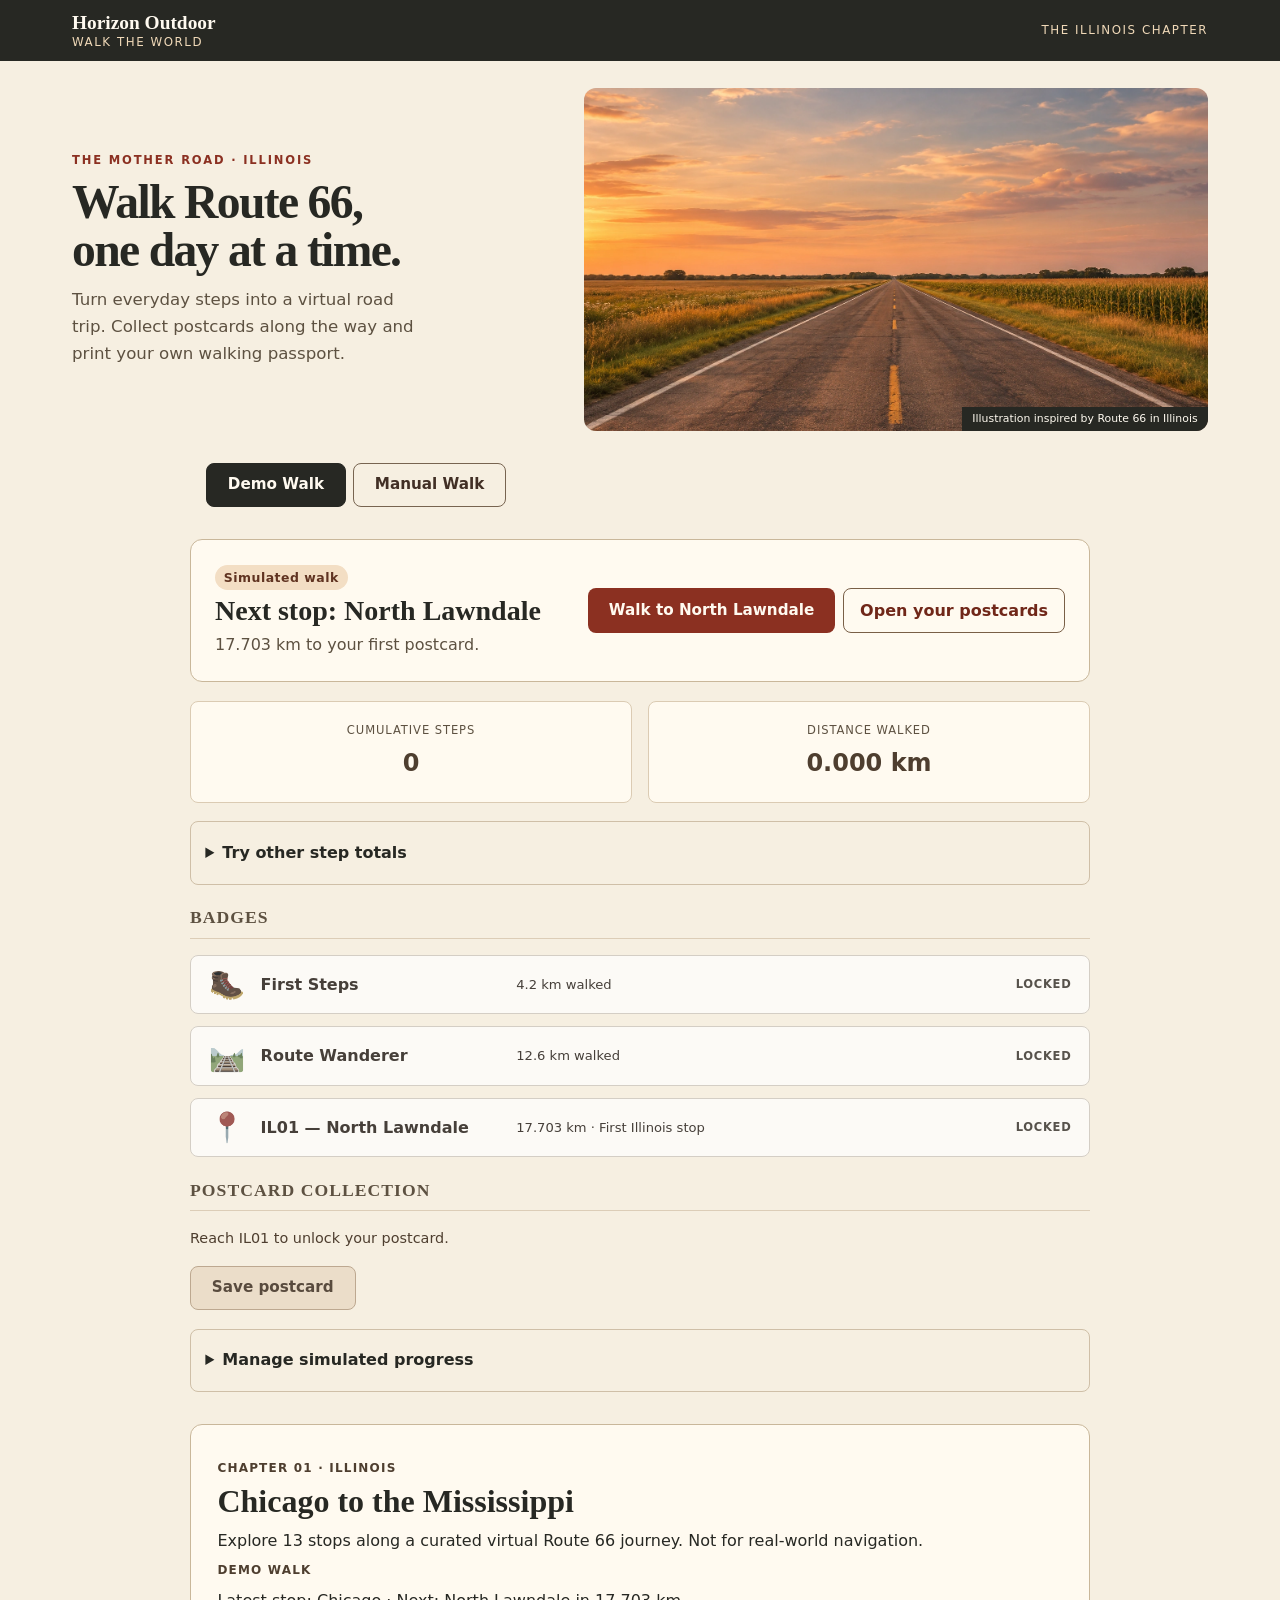
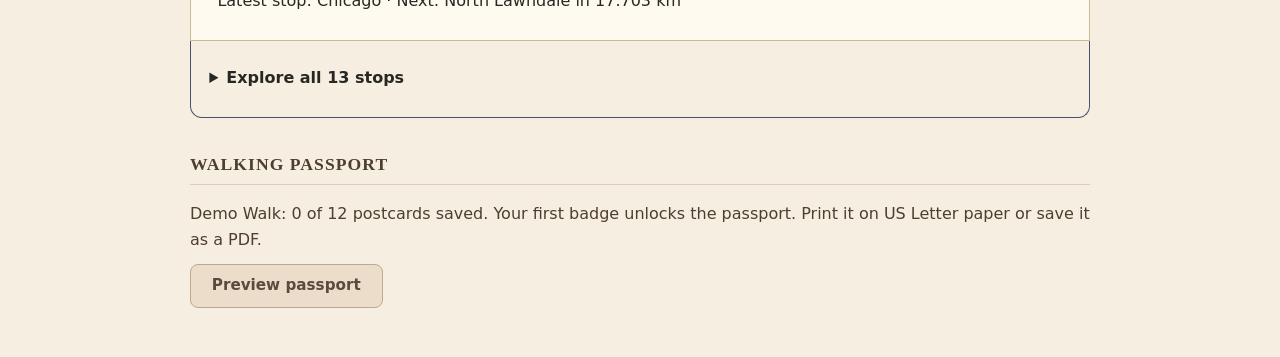
==== web/index.html @ e658e463 "Add share previews to Route 66 using the existing Illinois illustration" ====
<!DOCTYPE html>
<html lang="en">
<head>
  <meta charset="UTF-8" />
  <meta name="viewport" content="width=device-width, initial-scale=1.0" />
  <title>Horizon Walk the World — Route 66</title>
  <link rel="canonical" href="https://walk.horizonoutdoor.ca/" />
  <meta name="description" content="Explore a virtual Route 66 journey through Illinois. Try simulated steps or enter your own totals, collect 12 postcards, and print a walking passport." />
  <meta property="og:type" content="website" />
  <meta property="og:url" content="https://walk.horizonoutdoor.ca/" />
  <meta property="og:title" content="Walk Route 66, One Day at a Time" />
  <meta property="og:description" content="Explore a virtual Route 66 journey through Illinois. Try simulated steps or enter your own totals, collect 12 postcards, and print a walking passport." />
  <meta property="og:site_name" content="Horizon Outdoor · Walk the World" />
  <meta property="og:image" content="https://walk.horizonoutdoor.ca/route66-social.jpg" />
  <meta property="og:image:type" content="image/jpeg" />
  <meta property="og:image:width" content="1200" />
  <meta property="og:image:height" content="630" />
  <meta property="og:image:alt" content="Illustration of a two-lane road through Illinois farmland at golden dusk." />
  <meta name="twitter:card" content="summary_large_image" />
  <meta name="twitter:title" content="Walk Route 66, One Day at a Time" />
  <meta name="twitter:description" content="Explore a virtual Route 66 journey through Illinois. Try simulated steps or enter your own totals, collect 12 postcards, and print a walking passport." />
  <meta name="twitter:image" content="https://walk.horizonoutdoor.ca/route66-social.jpg" />
  <meta name="twitter:image:alt" content="Illustration of a two-lane road through Illinois farmland at golden dusk." />
  <link rel="stylesheet" href="styles.css" />
</head>
<body>
  <header class="masthead">
    <div class="masthead-inner">
      <div class="brand-lockup"><strong>Horizon Outdoor</strong><span>Walk the World</span></div>
      <span class="masthead-chapter">The Illinois chapter</span>
    </div>
  </header>
  <section class="hero" aria-labelledby="journey-title">
    <div class="hero-copy">
      <p class="hero-kicker">THE MOTHER ROAD · ILLINOIS</p>
      <h1 id="journey-title">Walk <span class="route-name">Route 66</span>,<br />one day at a time.</h1>
      <p>Turn everyday steps into a virtual road trip. Collect postcards along the way and print your own walking passport.</p>
    </div>
    <figure class="hero-image">
      <img src="route66-hero.webp" width="1536" height="1024" alt="An empty two-lane road runs through flat Illinois farmland beneath a golden dusk sky." fetchpriority="high" />
      <figcaption>Illustration inspired by Route 66 in Illinois</figcaption>
    </figure>
  </section>

  <nav class="mode-switch" aria-label="Walking mode">
    <button class="btn-secondary" type="button" id="mode-demo" aria-pressed="true" aria-controls="demo-panel">Demo Walk</button>
    <button class="btn-secondary" type="button" id="mode-manual" aria-pressed="false" aria-controls="manual-panel">Manual Walk</button>
  </nav>
  <main id="demo-panel">
    <section class="journey-start" aria-labelledby="demo-next-heading">
      <div>
        <p class="demo-banner" role="note">Simulated walk</p>
        <h2 id="demo-next-heading">Next stop: North Lawndale</h2>
        <p id="demo-next-detail">17.703 km to your first postcard.</p>
      </div>
      <div class="journey-actions">
        <button id="btn-topup" class="btn-primary" data-stop-id="IL01">Walk to North Lawndale</button>
        <a class="journey-collection-link" id="journey-collection-link" href="#demo-collection">Open your postcards</a>
      </div>
    </section>
    <section class="stats" aria-label="Current progress">
      <div class="stat-card">
        <span class="stat-label">Cumulative Steps</span>
        <span class="stat-value" id="display-steps">0</span>
      </div>
      <div class="stat-card" hidden>
        <span class="stat-label">Distance in millimetres</span>
        <span class="stat-value" id="display-mm">0 mm</span>
      </div>
      <div class="stat-card">
        <span class="stat-label">Distance walked</span>
        <span class="stat-value" id="display-km">0.000 km</span>
      </div>
    </section>

    <details class="actions demo-tools">
      <summary>Try other step totals</summary>
      <div class="button-row">
        <button id="btn-6k"  class="btn-primary">Add 6,000 steps</button>
        <button id="btn-12k" class="btn-primary">Add 12,000 steps</button>
      </div>
    </details>

    <section class="badges" aria-label="Earned badges">
      <h2>Badges</h2>
      <ul id="badge-list" class="badge-list" aria-live="polite" aria-atomic="false">
        <li class="badge badge--locked" id="badge-4200">
          <span class="badge-icon" aria-hidden="true">🥾</span>
          <span class="badge-name">First Steps</span>
          <span class="badge-desc">4.2 km walked</span>
          <span class="badge-status">locked</span>
        </li>
        <li class="badge badge--locked" id="badge-12600">
          <span class="badge-icon" aria-hidden="true">🛤️</span>
          <span class="badge-name">Route Wanderer</span>
          <span class="badge-desc">12.6 km walked</span>
          <span class="badge-status">locked</span>
        </li>
        <li class="badge badge--locked" id="badge-il01">
          <span class="badge-icon" aria-hidden="true">📍</span>
          <span class="badge-name">IL01 — North Lawndale</span>
          <span class="badge-desc">17.703 km · First Illinois stop</span>
          <span class="badge-status">locked</span>
        </li>
      </ul>
    </section>

    <section class="postcard-section" id="demo-collection" aria-label="Postcard collection">
      <h2>Postcard collection</h2>
      <div id="postcard-area">
        <p class="postcard-hint" id="postcard-hint">
          Reach IL01 to unlock your postcard.
        </p>
        <div id="postcard" class="postcard postcard--hidden" aria-hidden="true">
          <figure class="postcard-art">
            <img src="il01-illustration.png" alt="Illustration of North Lawndale along Route 66" loading="lazy" />
            <figcaption>North Lawndale · Illustration</figcaption>
          </figure>
          <div class="postcard-inner">
            <h3 class="postcard-title">Greetings from Route 66!</h3>
            <p class="postcard-body">
              You've reached <strong>IL01 — North Lawndale</strong>, kilometre 17.703
              on the greatest American road. The open highway stretches ahead.
              Keep walking.
            </p>
            <p class="postcard-stamp">🗺 Horizon Walk the World · Route 66 Demo</p>
          </div>
        </div>
        <button id="btn-save-postcard" class="btn-secondary postcard-save-btn" disabled>
          Save postcard
        </button>
        <div id="demo-shelf" aria-label="More Illinois postcards"></div>
        <p id="demo-shelf-status" role="status"></p>
      </div>
    </section>

    <details class="danger-zone demo-tools">
      <summary>Manage simulated progress</summary>
      <button id="btn-reset" class="btn-danger">Reset all demo progress</button>
    </details>
  </main>

  <main id="manual-panel" hidden>
    <section class="manual-entry" aria-labelledby="manual-heading">
      <h2 id="manual-heading">Manual Walk</h2>
      <p>Add your real step count to keep moving along the route. This walk has its own progress and postcards.</p>
      <p id="manual-zone"></p>
      <button type="button" id="manual-start" class="btn-primary">Start Manual Walk</button>
      <form id="manual-form" hidden novalidate>
        <label for="manual-date">Challenge day</label>
        <input id="manual-date" name="date" type="date" required />
        <label for="manual-steps">Steps for this day</label>
        <input id="manual-steps" name="steps" type="text" inputmode="numeric" required aria-describedby="manual-guide" />
        <p id="manual-guide">Enter a whole number from 0 to 100,000. Saving the same day replaces its previous total.</p>
        <button type="submit" class="btn-primary">Save daily total</button>
      </form>
      <p id="manual-status" role="status" aria-live="polite"></p>
    </section>
    <section class="stats" aria-label="Manual progress">
      <div class="stat-card"><span class="stat-label">Total steps</span><span class="stat-value" id="manual-total">0</span></div>
      <div class="stat-card"><span class="stat-label">Distance</span><span class="stat-value" id="manual-distance">0.000 km</span></div>
    </section>
    <section aria-label="Manual collection">
      <h2>Manual Collection</h2>
      <ul class="manual-collection">
        <li>First Steps · 4.2 km <strong id="manual-badge-one">Locked</strong></li>
        <li>Route Wanderer · 12.6 km <strong id="manual-badge-two">Locked</strong></li>
        <li>North Lawndale · 17.703 km <strong id="manual-badge-stop">Locked</strong></li>
      </ul>
      <figure class="postcard-art" id="manual-image" hidden>
        <img src="il01-illustration.png" alt="Illustration of North Lawndale along Route 66" loading="lazy" />
        <figcaption>North Lawndale · Illustration</figcaption>
      </figure>
      <button type="button" id="manual-postcard" class="btn-secondary" disabled>Save Manual postcard</button>
      <div id="manual-shelf" aria-label="More Illinois postcards"></div>
      <p id="manual-shelf-status" role="status"></p>
    </section>
  </main>

  <section class="route-chapter" aria-labelledby="route-heading">
    <div class="route-intro">
      <p class="route-kicker">CHAPTER 01 · ILLINOIS</p>
      <h2 id="route-heading">Chicago to the Mississippi</h2>
      <p>Explore 13 stops along a curated virtual Route 66 journey. Not for real-world navigation.</p>
      <p id="route-mode" class="route-kicker">DEMO WALK</p>
      <p id="route-progress" role="status" aria-live="polite"></p>
    </div>
    <details class="route-details">
      <summary>Explore all 13 stops</summary>
      <ol id="route-stops" class="route-stops"></ol>
    </details>
  </section>

  <section class="passport" id="passport" aria-label="Route 66 Walking Passport">
    <h2>Walking Passport</h2>
    <p data-passport-helper>Demo Walk: 0 of 12 postcards saved. Your first badge unlocks the passport. Print it on US Letter paper or save it as a PDF.</p>
    <button type="button" class="btn-secondary" data-passport-open disabled>Preview passport</button>
    <section class="passport-sheet" data-passport-sheet hidden aria-label="Passport preview">
      <p class="passport-eyebrow">HORIZON OUTDOOR · WALK THE WORLD</p>
      <h2>Route 66 Walking Passport</h2>
      <p data-passport-mode></p>
      <p data-passport-distance></p>
      <p data-passport-awards></p>
      <h3 data-passport-stamp-title>Postcard stamps</h3>
      <div class="passport-stamps" data-passport-stamps>
      <figure class="passport-art" data-passport-card hidden>
        <img src="il01-illustration.png" alt="Illustration of North Lawndale along Route 66" />
        <figcaption>IL01 · North Lawndale · Illustration</figcaption>
      </figure>
      </div>
      <p class="passport-footer">Illinois · Route 66 · Horizon Outdoor</p>
      <div class="passport-actions">
        <button type="button" class="btn-primary" data-passport-print>Print / Save as PDF</button>
        <button type="button" class="btn-secondary" data-passport-close>Close preview</button>
      </div>
    </section>
  </section>

  <div id="live-announcer" class="sr-only" aria-live="assertive" aria-atomic="true"></div>

  <script type="module" src="demo.mjs"></script>
  <script type="module" src="manual.mjs"></script>
  <script type="module" src="passport-bridge.mjs"></script>
  <script type="module" src="route-view.mjs"></script>
</body>
</html>
---- web/styles.css ----
/* ── Reset & base ─────────────────────────────────────────────── */
*, *::before, *::after { box-sizing: border-box; margin: 0; padding: 0; }

:root {
  --clr-road:     #1a1a2e;
  --clr-asphalt:  #16213e;
  --clr-stripe:   #e8c547;
  --clr-sky:      #0f3460;
  --clr-horizon:  #e94560;
  --clr-surface:  #1e2a45;
  --clr-surface2: #253555;
  --clr-text:     #e8eaf6;
  --clr-muted:    #9fa8c7;
  --clr-locked:   #4a5578;
  --clr-unlocked: #e8c547;
  --clr-danger:   #e94560;
  --clr-success:  #43c59e;
  --radius:       8px;
  --font-serif:   Georgia, 'Times New Roman', serif;
  --font-sans:    system-ui, -apple-system, 'Segoe UI', Roboto, sans-serif;
  --transition:   0.2s ease;
}

html { font-size: 16px; }

body {
  background: var(--clr-road);
  color: var(--clr-text);
  font-family: var(--font-sans);
  line-height: 1.6;
  min-height: 100vh;
}

/* ── Accessibility ────────────────────────────────────────────── */
.sr-only {
  position: absolute;
  width: 1px; height: 1px;
  padding: 0; overflow: hidden;
  clip: rect(0,0,0,0);
  white-space: nowrap;
  border: 0;
}

:focus-visible {
  outline: 3px solid var(--clr-stripe);
  outline-offset: 3px;
  border-radius: var(--radius);
}

/* ── Demo banner ──────────────────────────────────────────────── */
.demo-banner {
  background: #3d2a00;
  color: #f5c842;
  font-size: 0.78rem;
  font-weight: 600;
  letter-spacing: 0.04em;
  text-align: center;
  padding: 0.4rem 1rem;
  border-bottom: 2px solid #f5c842;
}

/* ── Header ───────────────────────────────────────────────────── */
header {
  background: var(--clr-asphalt);
  border-bottom: 3px solid var(--clr-horizon);
}

header h1 {
  font-family: var(--font-serif);
  font-size: clamp(1.6rem, 5vw, 2.6rem);
  font-weight: 700;
  color: var(--clr-stripe);
  text-align: center;
  padding: 1.2rem 1rem 0.2rem;
  letter-spacing: 0.02em;
}

.subtitle {
  font-size: 0.95rem;
  color: var(--clr-muted);
  text-align: center;
  padding-bottom: 1rem;
  letter-spacing: 0.08em;
  text-transform: uppercase;
}

/* ── Main layout ──────────────────────────────────────────────── */
main {
  max-width: 760px;
  margin: 0 auto;
  padding: 2rem 1rem 4rem;
  display: flex;
  flex-direction: column;
  gap: 2.5rem;
}

section > h2 {
  font-family: var(--font-serif);
  font-size: 1.1rem;
  color: var(--clr-muted);
  letter-spacing: 0.06em;
  text-transform: uppercase;
  margin-bottom: 1rem;
  border-bottom: 1px solid var(--clr-surface2);
  padding-bottom: 0.4rem;
}

/* ── Stats ────────────────────────────────────────────────────── */
.stats {
  display: grid;
  grid-template-columns: repeat(auto-fit, minmax(160px, 1fr));
  gap: 1rem;
}

.stat-card {
  background: var(--clr-surface);
  border-radius: var(--radius);
  padding: 1.2rem 1rem;
  display: flex;
  flex-direction: column;
  align-items: center;
  gap: 0.3rem;
  border: 1px solid var(--clr-surface2);
}

.stat-label {
  font-size: 0.72rem;
  letter-spacing: 0.08em;
  text-transform: uppercase;
  color: var(--clr-muted);
}

.stat-value {
  font-size: 1.5rem;
  font-weight: 700;
  color: var(--clr-stripe);
  font-variant-numeric: tabular-nums;
}

/* ── Buttons ──────────────────────────────────────────────────── */
.button-row {
  display: flex;
  flex-wrap: wrap;
  gap: 0.75rem;
}

button {
  font-family: var(--font-sans);
  font-size: 0.95rem;
  font-weight: 600;
  border: none;
  border-radius: var(--radius);
  padding: 0.65rem 1.3rem;
  cursor: pointer;
  transition: filter var(--transition), transform var(--transition);
  line-height: 1.3;
}

button:hover:not(:disabled) { filter: brightness(1.15); }
button:active:not(:disabled) { transform: scale(0.97); }
button:disabled { opacity: 0.4; cursor: not-allowed; }

.btn-primary {
  background: var(--clr-horizon);
  color: #fff;
}

.btn-secondary {
  background: var(--clr-sky);
  color: var(--clr-stripe);
  border: 1px solid var(--clr-stripe);
}

.btn-danger {
  background: transparent;
  color: var(--clr-danger);
  border: 1.5px solid var(--clr-danger);
  font-size: 0.85rem;
}

/* ── Badges ───────────────────────────────────────────────────── */
.badge-list {
  list-style: none;
  display: flex;
  flex-direction: column;
  gap: 0.75rem;
}

.badge {
  display: flex;
  align-items: center;
  gap: 1rem;
  background: var(--clr-surface);
  border-radius: var(--radius);
  padding: 0.9rem 1.1rem;
  border: 1px solid var(--clr-surface2);
  transition: border-color var(--transition), background var(--transition);
}

.badge--locked {
  opacity: 0.55;
  filter: grayscale(0.6);
}

.badge--unlocked {
  opacity: 1;
  filter: none;
  border-color: var(--clr-success);
  background: color-mix(in srgb, var(--clr-surface) 85%, var(--clr-success) 15%);
}

.badge--new-unlock {
  animation: pop 0.4s ease;
}

@keyframes pop {
  0%   { transform: scale(1); }
  40%  { transform: scale(1.04); }
  100% { transform: scale(1); }
}

.badge-icon {
  font-size: 1.8rem;
  flex-shrink: 0;
  line-height: 1;
}

.badge-name {
  font-weight: 700;
  color: var(--clr-text);
  flex: 1;
}

.badge-desc {
  font-size: 0.82rem;
  color: var(--clr-muted);
  flex: 2;
}

.badge-status {
  font-size: 0.72rem;
  letter-spacing: 0.06em;
  text-transform: uppercase;
  font-weight: 700;
  color: var(--clr-locked);
  min-width: 60px;
  text-align: right;
}

.badge--unlocked .badge-status {
  color: var(--clr-success);
}

/* ── Postcard ─────────────────────────────────────────────────── */
.postcard-hint {
  color: var(--clr-muted);
  font-size: 0.9rem;
  margin-bottom: 0.75rem;
}

.postcard {
  background: linear-gradient(135deg, #1b3a5c 0%, #0f2a44 100%);
  border: 2px solid var(--clr-stripe);
  border-radius: var(--radius);
  padding: 1.5rem;
  margin-bottom: 1rem;
  position: relative;
}

.postcard--hidden {
  display: none;
}

.postcard-inner {
  display: flex;
  flex-direction: column;
  gap: 0.6rem;
}

.postcard-title {
  font-family: var(--font-serif);
  font-size: 1.3rem;
  color: var(--clr-stripe);
  letter-spacing: 0.03em;
}

.postcard-body {
  color: var(--clr-text);
  font-size: 0.95rem;
  line-height: 1.7;
}

.postcard-stamp {
  font-size: 0.75rem;
  color: var(--clr-muted);
  letter-spacing: 0.05em;
  margin-top: 0.5rem;
}

.postcard-save-btn {
  margin-top: 0.25rem;
}

/* ── Danger zone ──────────────────────────────────────────────── */
.danger-zone {
  display: flex;
  justify-content: flex-end;
}

/* ── Responsive ───────────────────────────────────────────────── */
@media (max-width: 480px) {
  .badge {
    flex-wrap: wrap;
  }
  .badge-desc { flex-basis: 100%; }
  .badge-status { text-align: left; }
  .button-row { flex-direction: column; }
  button { width: 100%; }
  .danger-zone { justify-content: stretch; }
  .danger-zone button { width: 100%; }
}

.postcard-art { margin: 0; }
.postcard-art img { display: block; width: 100%; height: auto; }
.postcard-art figcaption { font-size: .8rem; padding: .45rem 1rem; }

[hidden] { display: none !important; }
.mode-switch { display:flex; justify-content:center; gap:.5rem; padding:1rem; }
.mode-switch button { width:auto; }
.mode-switch [aria-pressed="true"] { border-color:var(--clr-stripe); color:var(--clr-stripe); }
#manual-zone, #manual-guide { color:var(--clr-muted); }
#manual-start, #manual-form, #manual-status, #manual-postcard { margin-top:.8rem; }
#manual-form { display:grid; gap:.5rem; max-width:380px; }
#manual-form input { width:100%; border:1px solid var(--clr-muted); border-radius:var(--radius); padding:.55rem .75rem; color:var(--clr-text); background:var(--clr-surface); font:inherit; color-scheme:dark; }
.manual-collection { list-style:none; display:grid; gap:.5rem; margin-bottom:1rem; }
.manual-collection li { display:flex; justify-content:space-between; gap:1rem; background:var(--clr-surface); border-radius:var(--radius); padding:.65rem .8rem; }

.passport { width:min(760px,100%); margin:0 auto; padding:0 1rem 3rem; }
.passport > button { margin-top: .75rem; }
.passport-sheet { margin-top:1rem; padding:clamp(1rem,4vw,2rem); background:#fffaf0; color:#251f16; border:3px double #6e5b3d; border-radius:8px; }
.passport-sheet h2 { color:#251f16; margin:.2rem 0 .65rem; font-size:clamp(1.45rem,4vw,2.05rem); text-transform:none; letter-spacing:.01em; }
.passport-eyebrow, .passport-footer { font-size:.8rem; letter-spacing:.09em; }
.passport-art { margin:.9rem auto; text-align:center; }
.passport-art img { display:block; width:100%; max-width:30rem; height:auto; max-height:19rem; object-fit:contain; margin:auto; }
.passport-actions { display:flex; flex-wrap:wrap; gap:.5rem; margin-top:1rem; }

@page { size: Letter portrait; margin: .55in; }
@media print {
  html, body { margin:0!important; padding:0!important; min-height:0!important; background:#fff!important; color:#251f16!important; }
  body > :not(#passport), #passport > :not([data-passport-sheet]), .passport-actions { display:none!important; }
  #passport { padding:0!important; margin:0!important; width:100%!important; }
  .passport-sheet { margin:0; padding:.25in; width:100%; border-radius:0; break-inside:avoid; box-sizing:border-box; print-color-adjust:exact; -webkit-print-color-adjust:exact; }
  .passport-art img { max-height:3.05in; max-width:6.2in; }
}

.route-chapter { width:min(760px,100%); margin:0 auto; padding:0 1rem 2rem; scroll-margin:1rem; }
.route-intro { padding:clamp(1rem,3vw,1.65rem); background:#252c43; border:1px solid #475271; border-radius:12px 12px 0 0; }
.route-intro h2 { color:var(--clr-text); font:700 clamp(1.4rem,4vw,2rem)/1.2 var(--font-serif); margin:.25rem 0 .5rem; }
.route-intro p { margin-top:.45rem; }
.route-kicker { color:var(--clr-stripe); font-size:.75rem; font-weight:700; letter-spacing:.1em; }
.route-details { padding:1rem; border:1px solid #475271; border-top:0; border-radius:0 0 12px 12px; }
.route-details summary { font-weight:700; cursor:pointer; color:var(--clr-text); }
.route-stops { list-style:none; margin:.65rem 0 0; display:grid; gap:.4rem; }
.route-stop { display:grid; grid-template-columns:minmax(0,1fr) auto; gap:.25rem 1rem; padding:.7rem .75rem; border-radius:8px; background:var(--clr-surface); }
.route-stop[data-route-status="Current stop"] { border-left:4px solid var(--clr-stripe); }
.route-stop[data-route-status="Next stop"] { border-left:4px solid #43c59e; }
.route-stop h3 { font-size:1rem; line-height:1.3; overflow-wrap:anywhere; }
.route-stop p { grid-column:1/-1; font-size:.85rem; color:#c5ccea; }
.route-stop-status { font-size:.75rem; text-align:right; color:#f2d771; }
@media(max-width:420px) { .route-stop { grid-template-columns:1fr; gap:.2rem; } .route-stop-status { text-align:left; } }

#demo-shelf, #manual-shelf {
  display: grid;
  gap: 1rem;
  grid-template-columns: repeat(auto-fit, minmax(min(100%, 250px), 1fr));
}
#demo-shelf:not(:empty), #manual-shelf:not(:empty) { margin-top: 1.25rem; }
#demo-shelf article, #manual-shelf article { min-width: 0; padding: 1rem; border: 1px solid currentColor; border-radius: .65rem; }
#demo-shelf img, #manual-shelf img { height: auto; display: block; }
#demo-shelf details, #manual-shelf details { font-size: .88rem; padding-block: .5rem; overflow-wrap: anywhere; }

.passport-stamps { display:grid; grid-template-columns:repeat(auto-fit,minmax(min(100%,145px),1fr)); gap:.55rem; }
.passport-stamps figure { margin:0; min-width:0; text-align:left; }
.passport-stamps img { display:block; width:100%; height:6.75rem; max-height:none; object-fit:contain; background:#f4ecdb; }
.passport-stamps figcaption { margin-top:.25rem; font-size:.84rem; font-weight:600; }
.passport-stamps small { display:block; font-size:.72rem; font-weight:400; }
@media print {
  .passport-stamps { grid-template-columns:repeat(3,minmax(0,1fr)); gap:.09in .13in; }
  .passport-stamps[data-count="2"] { grid-template-columns:repeat(2,minmax(0,1fr)); }
  .passport-stamps img { height:1.10in; max-height:1.10in; }
  .passport-stamps[data-count="1"] img, .passport-stamps[data-count="2"] img { height:2.1in; max-height:2.1in; }
  .passport-stamps figure { break-inside:avoid; }
  .passport-stamps figcaption { margin-top:.03in; font-size:9pt; line-height:1.15; }
  .passport-stamps small { font-size:8pt; line-height:1.1; }
  .passport-sheet h3 { margin:.08in 0; font-size:13pt; }
}

/* Road journal: screen-only visual system; print rules above remain intact. */
@media screen {
  :root {
    --clr-road:#f6efe1; --clr-asphalt:#272823; --clr-stripe:#8b3021;
    --clr-horizon:#8b3021; --clr-surface:#fffaf0; --clr-surface2:#dccdb7;
    --clr-text:#272823; --clr-muted:#5d5141; --clr-locked:#decdb4;
    --clr-unlocked:#8b3021; --clr-danger:#8b3021; --clr-success:#285343;
  }
  [hidden] { display:none!important; }
  body { color:var(--clr-text); background:var(--clr-road); }
  .masthead { background:#272823; color:#fffaf0; border:0; }
  .masthead-inner { max-width:1200px; margin:auto; padding:.75rem clamp(1rem,4vw,2rem); display:flex; justify-content:space-between; align-items:center; gap:1rem; }
  .brand-lockup { line-height:1.12; display:grid; gap:.16rem; }
  .brand-lockup strong { font-family:Georgia,serif; font-size:1.21rem; }
  .brand-lockup span,.masthead-chapter { font-size:.74rem; letter-spacing:.13em; text-transform:uppercase; color:#f0d9b8; }
  .hero { max-width:1200px; margin:1.65rem auto 0; padding:0 clamp(1rem,4vw,2rem); display:grid; grid-template-columns:minmax(0, .85fr) minmax(0,1.15fr); align-items:center; gap:clamp(1rem,4vw,3.5rem); }
  .hero-copy { max-width:32rem; }
  .hero-kicker { color:#8b3021; font-size:.72rem; font-weight:800; letter-spacing:.16em; margin-bottom:.5rem; }
  .hero h1 { font:700 clamp(2.3rem,4.8vw,4.65rem)/1.02 Georgia,serif; letter-spacing:-.035em; }
  .hero-copy > p:last-child { margin-top:.8rem; color:#5d5141; font-size:clamp(.97rem,1.3vw,1.18rem); max-width:34ch; }
  .hero-image { position:relative; border-radius:12px; overflow:hidden; background:#2e3028; aspect-ratio:1.82; }
  .hero-image img { display:block; width:100%; height:100%; object-fit:cover; }
  .hero-image figcaption { position:absolute; right:0; bottom:0; color:#fffaf0; background:#272823; padding:.2rem .65rem; font-size:.68rem; }
  .mode-switch { width:min(100% - 2rem, 900px); margin:1rem auto 0; display:flex; justify-content:flex-start; gap:.45rem; }
  .mode-switch .btn-secondary { border:1px solid #776450; background:transparent; color:#412f25; min-height:44px; margin:0; }
  .mode-switch .btn-secondary[aria-pressed="true"] { border-color:#272823; background:#272823; color:#fffaf0; box-shadow:none; }
  main { max-width:932px; padding:1rem 1rem 2rem; gap:1.15rem; }
  .journey-start,.manual-entry { padding:clamp(.95rem,2.5vw,1.5rem); background:#fffaf0; border:1px solid #c9b79a; border-radius:12px; }
  .journey-start { display:flex; flex-wrap:wrap; align-items:center; justify-content:space-between; gap:.6rem 1rem; }
  .journey-start h2,.manual-entry h2 { color:#272823; font:700 clamp(1.28rem,2.5vw,1.75rem)/1.15 Georgia,serif; text-transform:none; letter-spacing:0; margin:.3rem 0; padding:0; border:0; }
  .journey-start p:not(.demo-banner) { color:#5d5141; }
  .demo-banner { display:inline-block; color:#603321; background:#f3dec4; border:0; border-radius:999px; padding:.15rem .55rem; font-weight:800; }
  .btn-primary { background:#8b3021; border-color:#8b3021; color:#fffaf0; min-height:44px; }
  .btn-primary:hover:not(:disabled) { background:#702719; color:#fffaf0; }
  .btn-secondary,.btn-danger { color:#702719; border-color:#795f47; min-height:44px; }
  .btn-secondary:disabled,.btn-primary:disabled { color:#594b3e; background:#ebddc9; border-color:#bda890; opacity:1; }
  .stats { grid-template-columns:repeat(2,minmax(0,1fr)); }
  .stat-card { border:1px solid #dbcbb3; box-shadow:none; }
  .stat-value,.badge-name,.badge-desc,.postcard-title,.postcard-body,.postcard-hint,.route-kicker,.route-stop p,.route-stop-status { color:#4e3e2f; }
  .badge { background:#fffaf0; }
  .badge--locked { opacity:1; }
  .badge-status { color:#5d5141; }
  .badge--unlocked .badge-status { color:#285343; }
  .demo-tools { background:transparent; border:1px solid #cfbfa7; padding:.55rem .75rem; border-radius:8px; }
  .demo-tools summary,.route-details summary { cursor:pointer; min-height:44px; display:list-item; padding:.55rem .15rem; font-weight:650; }
  .route-chapter,.passport { width:min(100%,932px); color:#272823; }
  .route-stop[data-route-status="Next stop"] { border-left-color:#285343; }
  a { color:#702719; }
  :focus-visible { outline:3px solid #285343; outline-offset:3px; }
  .masthead :focus-visible { outline-color:#f0d9b8; }
}
@media screen and (max-width:650px) {
  .hero { grid-template-columns:1fr; gap:.8rem; margin-top:1rem; }
  .hero-copy > p:last-child { margin-top:.45rem; }
  .hero-image { aspect-ratio:2.15; }
  .mode-switch { margin-top:.6rem; }
  .journey-start .btn-primary { width:100%; }
  .masthead-chapter { max-width:12ch; text-align:right; line-height:1.25; }
}
@media screen {
  .journey-collection-link { display:inline-flex; min-height:44px; align-items:center; justify-content:center; border:1px solid #8b3021; border-radius:var(--radius); padding:.56rem 1rem; background:#8b3021; color:#fffaf0; font-weight:700; text-decoration:none; }
  .journey-collection-link:hover { background:#702719; }
  .postcard-section { scroll-margin-top:1rem; }
}
@media screen and (max-width:650px) { .journey-collection-link { width:100%; } }

@media screen { .hero .route-name { white-space:nowrap; } }
@media screen and (min-width:1000px) { .hero h1 { font-size:clamp(2.7rem, 3.72vw, 3.68rem); } }

@media screen {
  .journey-actions { display:flex; gap:.5rem; flex-wrap:wrap; }
  .journey-collection-link { color:#702719; background:transparent; border-color:#795f47; }
  .journey-collection-link:hover { color:#702719; background:#ebddc9; }
  .passport > h2, .passport > p, .passport [data-passport-mode] { color:#4e3e2f; }
  .passport button { min-height:44px; }
  .passport .btn-secondary:not(:disabled) { color:#702719; border-color:#795f47; background:#fffaf0; }
  .passport .btn-secondary:hover:not(:disabled) { background:#ebddc9; }
}
@media screen and (max-width:650px) { .journey-actions { width:100%; } }

/* Match the warm road journal on screen; the passport print layout is unchanged. */
@media screen {
  #postcard, .route-intro {
    background:#fffaf0;
    border-color:#c9b79a;
    color:#272823;
  }
  #postcard .postcard-stamp { color:#5d5141; }
  #btn-save-postcard:not(:disabled) { background:#8b3021; color:#fffaf0; border-color:#8b3021; }
  #btn-save-postcard:not(:disabled):hover { background:#702719; }
}

@media screen {
  .btn-secondary:not(:disabled) { background:#fffaf0; }
  .mode-switch .btn-secondary:not(:disabled) { background:transparent; }
  .mode-switch .btn-secondary[aria-pressed="true"]:not(:disabled) { background:#272823; }
  #manual-form input { color-scheme:light; }
}
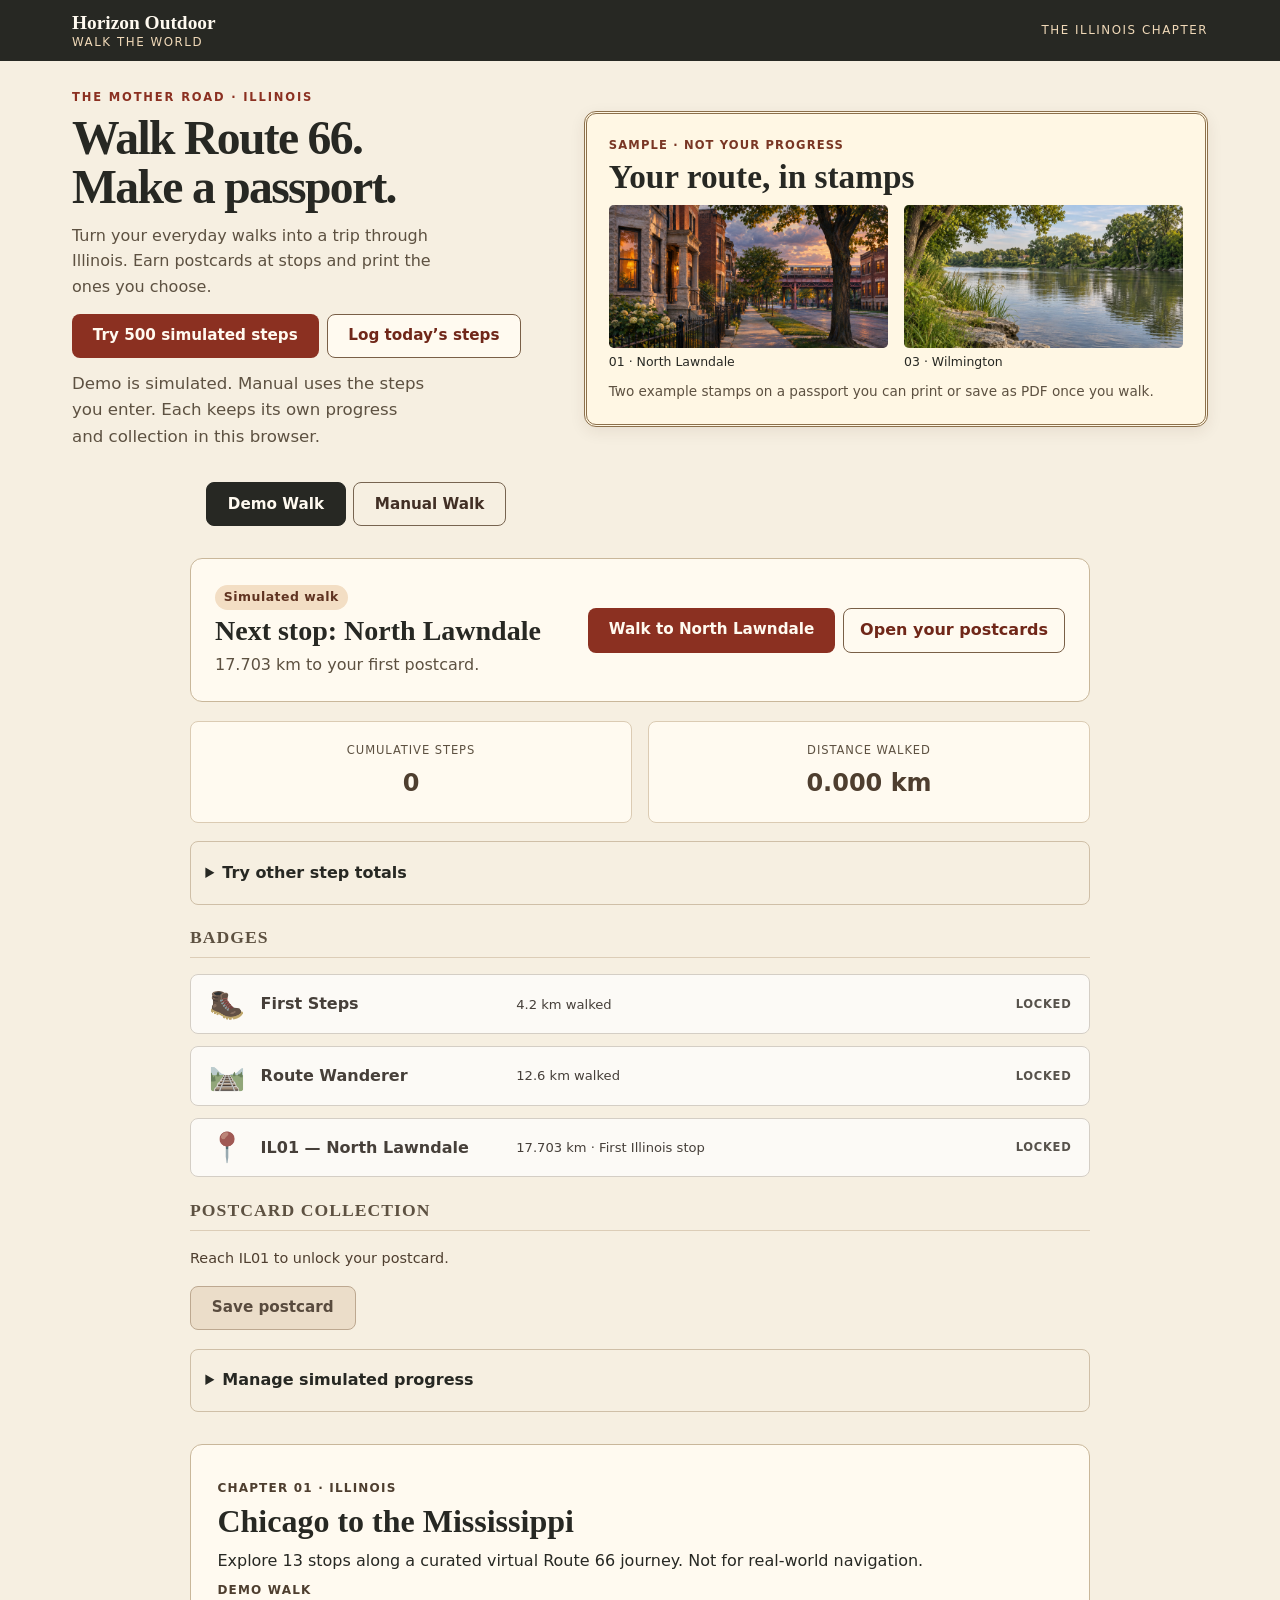
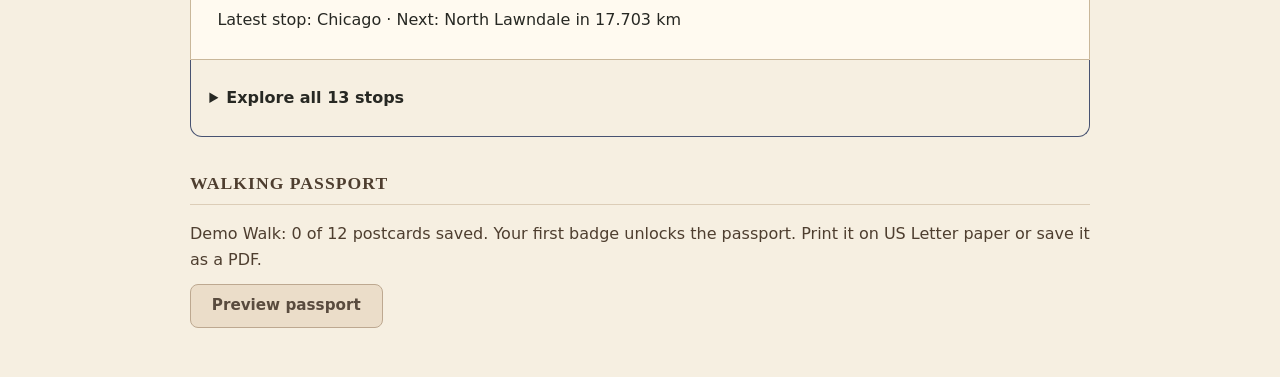
==== commit 40ac1d4b: "Make the first Route 66 walk a personal keepsake Surface a separate simulated departure and an hones" ====
--- a/web/index.html
+++ b/web/index.html
@@ -33,13 +33,23 @@
   <section class="hero" aria-labelledby="journey-title">
     <div class="hero-copy">
       <p class="hero-kicker">THE MOTHER ROAD · ILLINOIS</p>
-      <h1 id="journey-title">Walk <span class="route-name">Route 66</span>,<br />one day at a time.</h1>
-      <p>Turn everyday steps into a virtual road trip. Collect postcards along the way and print your own walking passport.</p>
+      <h1 id="journey-title">Walk <span class="route-name">Route 66</span>.<br />Make a passport.</h1>
+      <p class="hero-lede">Turn your everyday walks into a trip through Illinois. Earn postcards at stops and print the ones you choose.</p>
+      <div class="hero-actions">
+        <button id="hero-demo" type="button" class="btn-primary">Try 500 simulated steps</button>
+        <button id="hero-manual" type="button" class="btn-secondary">Log today’s steps</button>
+      </div>
+      <p class="mode-note">Demo is simulated. Manual uses the steps you enter. Each keeps its own progress and collection in this browser.</p>
     </div>
-    <figure class="hero-image">
-      <img src="route66-hero.webp" width="1536" height="1024" alt="An empty two-lane road runs through flat Illinois farmland beneath a golden dusk sky." fetchpriority="high" />
-      <figcaption>Illustration inspired by Route 66 in Illinois</figcaption>
-    </figure>
+    <aside class="example-passport" aria-labelledby="example-heading">
+      <p class="example-label">Sample · Not your progress</p>
+      <h2 id="example-heading">Your route, in stamps</h2>
+      <div class="example-stamps">
+        <figure><img src="il01-illustration.png" alt="Illustrated brick homes in North Lawndale" /><figcaption>01 · North Lawndale</figcaption></figure>
+        <figure><img src="postcards/IL03-wilmington-kankakee-river-illustration.webp" alt="Illustration of the river near Wilmington" /><figcaption>03 · Wilmington</figcaption></figure>
+      </div>
+      <p>Two example stamps on a passport you can print or save as PDF once you walk.</p>
+    </aside>
   </section>
 
   <nav class="mode-switch" aria-label="Walking mode">
@@ -47,10 +57,20 @@
     <button class="btn-secondary" type="button" id="mode-manual" aria-pressed="false" aria-controls="manual-panel">Manual Walk</button>
   </nav>
   <main id="demo-panel">
-    <section class="journey-start" aria-labelledby="demo-next-heading">
+    <section class="departure-card" id="demo-departure" aria-labelledby="departure-heading" hidden>
+      <div class="departure-art"><img src="route66-hero.webp" width="1536" height="1024" alt="Illustration of an open road at dusk" /></div>
+      <div class="departure-copy">
+        <p class="example-label">Demo keepsake · 500 simulated steps</p>
+        <h2 id="departure-heading" tabindex="-1">A note from Chicago</h2>
+        <p>Before there was an open highway, there was a Chicago street corner. Imagine the city behind you and a paper map in your pocket. You’ve started the route, but your first stop is still ahead.</p>
+        <p><strong>350 m simulated</strong> · Not a passport stamp or a Manual entry.</p>
+        <button id="departure-onward" type="button" class="btn-secondary">See my next stop</button>
+      </div>
+    </section>
+    <section class="journey-start" id="demo-next" aria-labelledby="demo-next-heading">
       <div>
         <p class="demo-banner" role="note">Simulated walk</p>
-        <h2 id="demo-next-heading">Next stop: North Lawndale</h2>
+        <h2 id="demo-next-heading" tabindex="-1">Next stop: North Lawndale</h2>
         <p id="demo-next-detail">17.703 km to your first postcard.</p>
       </div>
       <div class="journey-actions">
@@ -124,11 +144,16 @@
               Keep walking.
             </p>
             <p class="postcard-stamp">🗺 Horizon Walk the World · Route 66 Demo</p>
+            <p id="demo-card-note" class="journey-note"></p>
           </div>
         </div>
         <button id="btn-save-postcard" class="btn-secondary postcard-save-btn" disabled>
           Save postcard
         </button>
+        <div id="demo-next-actions" class="journey-actions after-save" hidden>
+          <button type="button" class="btn-primary" data-open-my-passport>Open my passport</button>
+          <button type="button" class="btn-secondary" data-keep-walking>Keep walking</button>
+        </div>
         <div id="demo-shelf" aria-label="More Illinois postcards"></div>
         <p id="demo-shelf-status" role="status"></p>
       </div>
@@ -144,6 +169,8 @@
     <section class="manual-entry" aria-labelledby="manual-heading">
       <h2 id="manual-heading">Manual Walk</h2>
       <p>Add your real step count to keep moving along the route. This walk has its own progress and postcards.</p>
+      <p id="manual-first-target" class="journey-note">First Steps badge: 6,000 steps to go · 4.2 km total.</p>
+      <p id="manual-next-target">North Lawndale: 25,290 steps to the first real-route postcard.</p>
       <p id="manual-zone"></p>
       <button type="button" id="manual-start" class="btn-primary">Start Manual Walk</button>
       <form id="manual-form" hidden novalidate>
@@ -172,6 +199,10 @@
         <figcaption>North Lawndale · Illustration</figcaption>
       </figure>
       <button type="button" id="manual-postcard" class="btn-secondary" disabled>Save Manual postcard</button>
+      <p id="manual-card-note" class="journey-note" hidden></p>
+      <div id="manual-next-actions" class="journey-actions after-save" hidden>
+        <button type="button" class="btn-primary" data-open-my-passport>Open my passport</button>
+      </div>
       <div id="manual-shelf" aria-label="More Illinois postcards"></div>
       <p id="manual-shelf-status" role="status"></p>
     </section>
@@ -201,6 +232,7 @@
       <p data-passport-mode></p>
       <p data-passport-distance></p>
       <p data-passport-awards></p>
+      <p class="journey-note" data-passport-note hidden></p>
       <h3 data-passport-stamp-title>Postcard stamps</h3>
       <div class="passport-stamps" data-passport-stamps>
       <figure class="passport-art" data-passport-card hidden>
--- a/web/styles.css
+++ b/web/styles.css
@@ -493,3 +493,30 @@
   .mode-switch .btn-secondary[aria-pressed="true"]:not(:disabled) { background:#272823; }
   #manual-form input { color-scheme:light; }
 }
+
+@media screen {
+  .hero-copy .hero-lede { margin-top:.7rem; max-width:38ch; color:var(--clr-muted); }
+  .hero-actions, .after-save { display:flex; flex-wrap:wrap; gap:.5rem; margin:.9rem 0 .55rem; }
+  .hero-actions button, .after-save button { min-height:44px; }
+  .mode-note { color:var(--clr-muted); font-size:.85rem; max-width:45ch; }
+  .example-passport { min-width:0; background:#fff7e4; border:3px double #8c704b; border-radius:.75rem; padding:clamp(.8rem,2vw,1.35rem); box-shadow:0 .3rem 1rem #39230815; }
+  .example-label { color:#793624; text-transform:uppercase; letter-spacing:.10em; font-weight:800; font-size:.72rem; }
+  .example-passport h2, .departure-card h2 { margin:.28rem 0 .5rem; font:700 clamp(1.35rem,2.6vw,2.1rem)/1.15 Georgia,serif; letter-spacing:normal; text-transform:none; }
+  .example-passport > p:last-child { margin-top:.55rem; font-size:.85rem; color:var(--clr-muted); }
+  .example-stamps { display:grid; grid-template-columns:repeat(2,minmax(0,1fr)); gap:clamp(.35rem,1.8vw,1rem); }
+  .example-stamps img { display:block; width:100%; aspect-ratio:1.95; object-fit:cover; border-radius:.3rem; }
+  .example-stamps figcaption { font-size:.78rem; margin-top:.27rem; }
+  .departure-card { background:#fff7e4; color:var(--clr-text); border:1px solid #c5a985; border-radius:.75rem; overflow:hidden; display:grid; grid-template-columns:minmax(0, .8fr) minmax(0,1.2fr); margin-bottom:1rem; }
+  .departure-art img { display:block; height:100%; width:100%; object-fit:cover; }
+  .departure-copy { padding:1rem; }
+  .departure-copy p + p, .departure-copy button { margin-top:.55rem; }
+  .departure-card h2:focus, #demo-next-heading:focus { outline:2px solid #793624; outline-offset:.15rem; }
+}
+.journey-note { font-weight:650; }
+@media screen and (max-width:550px) {
+  .hero h1 { font-size:clamp(2.05rem,8.8vw,2.85rem); }
+  .hero-actions { gap:.45rem; }
+  .hero-actions button { flex:1 1 auto; }
+  .departure-card { grid-template-columns:1fr; }
+  .departure-art img { height:auto; aspect-ratio:3.75; }
+}
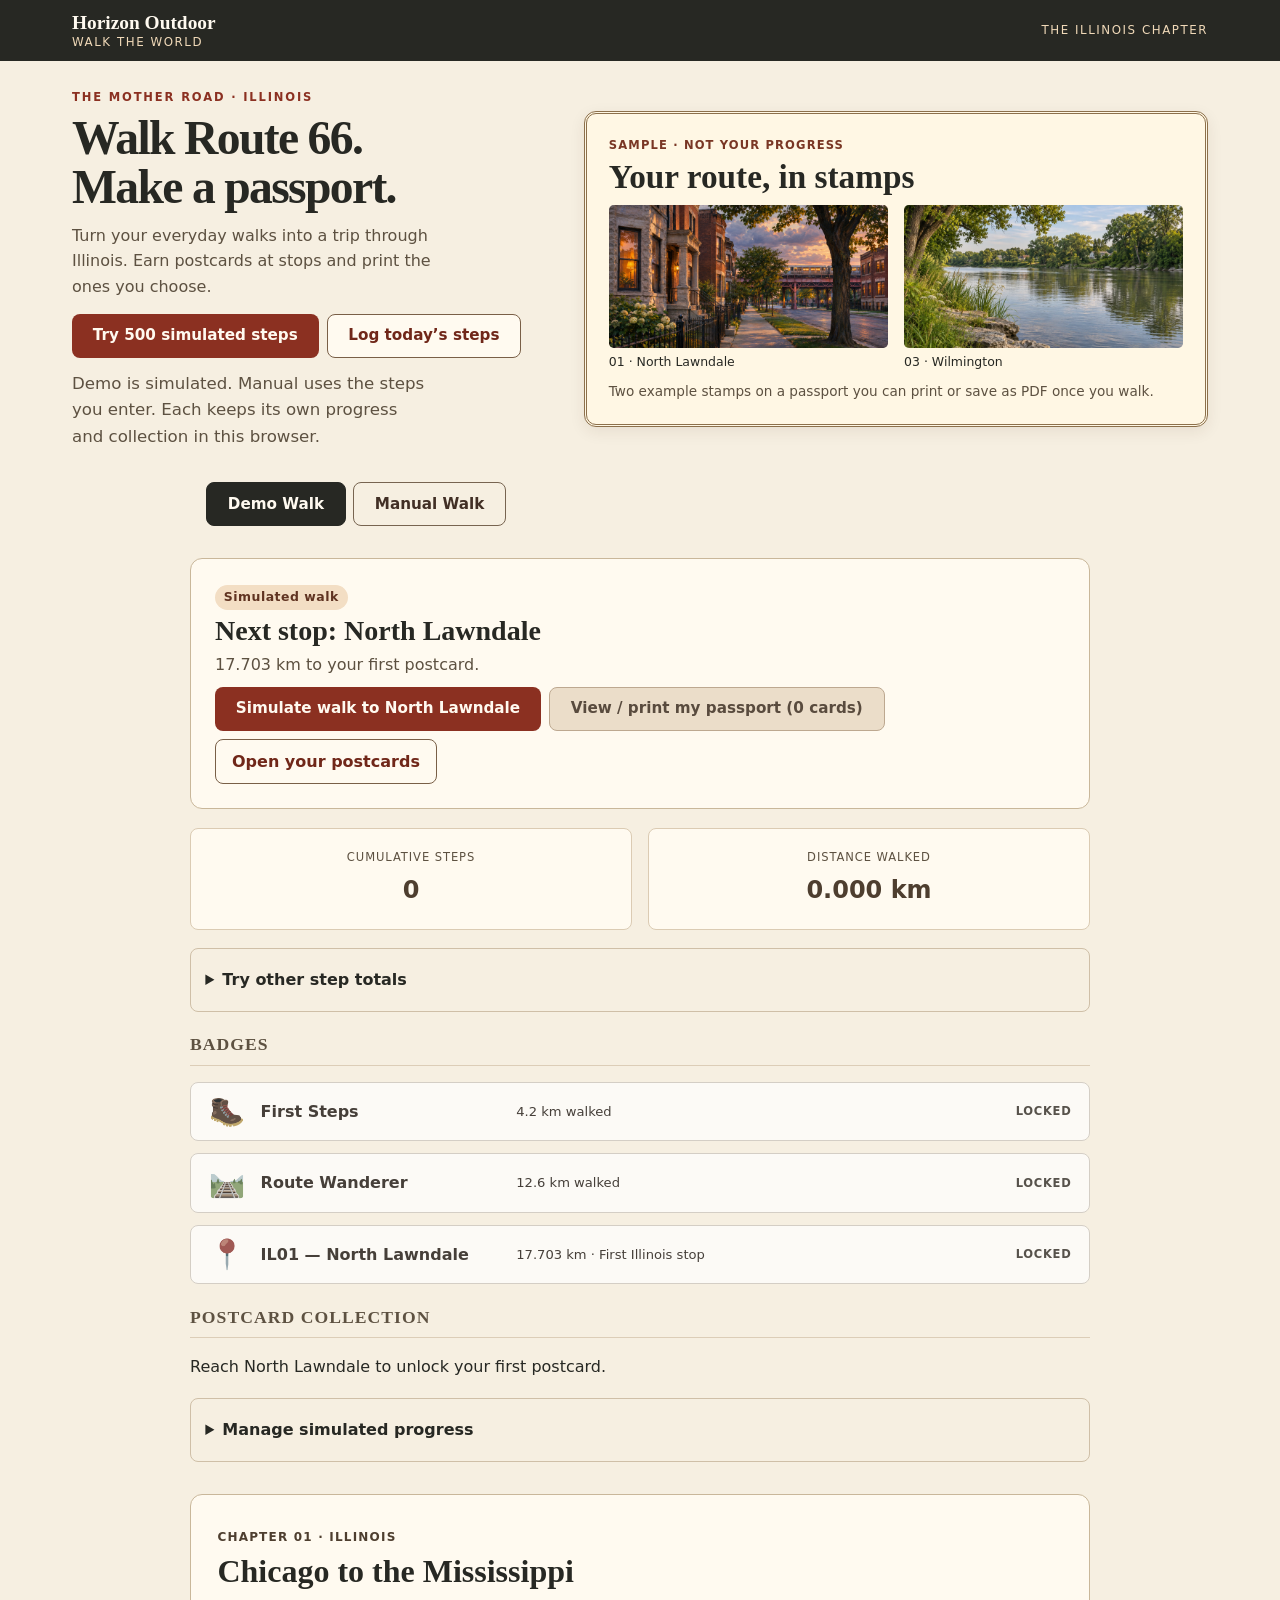
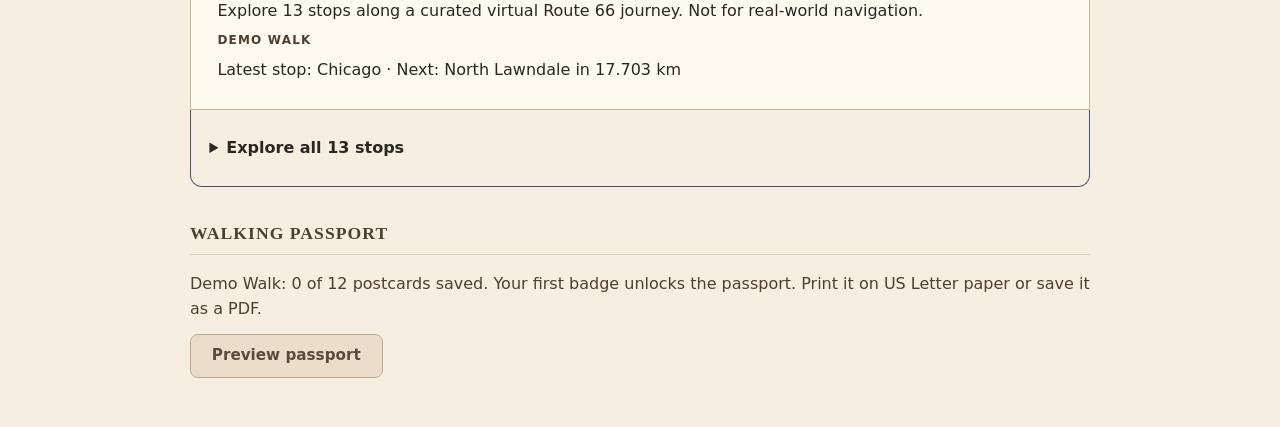
==== commit aa717264: "Bring arrival postcards and the printable passport into the guided walk" ====
--- a/web/index.html
+++ b/web/index.html
@@ -35,6 +35,12 @@
       <p class="hero-kicker">THE MOTHER ROAD · ILLINOIS</p>
       <h1 id="journey-title">Walk <span class="route-name">Route 66</span>.<br />Make a passport.</h1>
       <p class="hero-lede">Turn your everyday walks into a trip through Illinois. Earn postcards at stops and print the ones you choose.</p>
+      <div class="return-walk" id="return-walk" hidden>
+        <p class="example-label">Your Manual Walk</p>
+        <h2 id="return-walk-title"></h2>
+        <p id="return-walk-story"></p>
+        <p id="return-walk-distance"></p>
+      </div>
       <div class="hero-actions">
         <button id="hero-demo" type="button" class="btn-primary">Try 500 simulated steps</button>
         <button id="hero-manual" type="button" class="btn-secondary">Log today’s steps</button>
@@ -57,15 +63,27 @@
     <button class="btn-secondary" type="button" id="mode-manual" aria-pressed="false" aria-controls="manual-panel">Manual Walk</button>
   </nav>
   <main id="demo-panel">
-    <section class="departure-card" id="demo-departure" aria-labelledby="departure-heading" hidden>
-      <div class="departure-art"><img src="route66-hero.webp" width="1536" height="1024" alt="Illustration of an open road at dusk" /></div>
-      <div class="departure-copy">
-        <p class="example-label">Demo keepsake · 500 simulated steps</p>
-        <h2 id="departure-heading" tabindex="-1">A note from Chicago</h2>
-        <p>Before there was an open highway, there was a Chicago street corner. Imagine the city behind you and a paper map in your pocket. You’ve started the route, but your first stop is still ahead.</p>
-        <p><strong>350 m simulated</strong> · Not a passport stamp or a Manual entry.</p>
-        <button id="departure-onward" type="button" class="btn-secondary">See my next stop</button>
-      </div>
+    <details id="demo-departure" hidden open>
+      <summary>Chicago departure keepsake</summary>
+      <div class="departure-card">
+        <div class="departure-art"><img src="route66-hero.webp" width="1536" height="1024" alt="Illustration of an open road at dusk" /></div>
+        <div class="departure-copy">
+          <p class="example-label">Demo keepsake · 500 simulated steps</p>
+          <h2 id="departure-heading" tabindex="-1">A note from Chicago</h2>
+          <p>Before there was an open highway, there was a Chicago street corner. Imagine the city behind you and a paper map in your pocket. You’ve started the route, but your first stop is still ahead.</p>
+          <p><strong>350 m simulated</strong> · Not a passport stamp or a Manual entry.</p>
+          <button id="departure-onward" type="button" class="btn-secondary">See my next stop</button>
+        </div>
+      </div>
+    </details>
+    <section class="journey-start demo-arrival" id="demo-arrival" aria-labelledby="demo-arrival-heading" hidden>
+      <div>
+        <p class="example-label">Simulated arrival</p>
+        <h2 id="demo-arrival-heading" tabindex="-1"></h2>
+        <p id="demo-arrival-status" role="status"></p>
+        <div id="demo-arrival-save"></div>
+      </div>
+      <div id="demo-arrival-art"></div>
     </section>
     <section class="journey-start" id="demo-next" aria-labelledby="demo-next-heading">
       <div>
@@ -74,7 +92,8 @@
         <p id="demo-next-detail">17.703 km to your first postcard.</p>
       </div>
       <div class="journey-actions">
-        <button id="btn-topup" class="btn-primary" data-stop-id="IL01">Walk to North Lawndale</button>
+        <button id="btn-topup" class="btn-primary" data-stop-id="IL01">Simulate walk to North Lawndale</button>
+        <button id="demo-passport-shortcut" type="button" class="btn-secondary" data-open-my-passport disabled>View / print my passport (0 cards)</button>
         <a class="journey-collection-link" id="journey-collection-link" href="#demo-collection">Open your postcards</a>
       </div>
     </section>
@@ -127,36 +146,10 @@
 
     <section class="postcard-section" id="demo-collection" aria-label="Postcard collection">
       <h2>Postcard collection</h2>
-      <div id="postcard-area">
-        <p class="postcard-hint" id="postcard-hint">
-          Reach IL01 to unlock your postcard.
-        </p>
-        <div id="postcard" class="postcard postcard--hidden" aria-hidden="true">
-          <figure class="postcard-art">
-            <img src="il01-illustration.png" alt="Illustration of North Lawndale along Route 66" loading="lazy" />
-            <figcaption>North Lawndale · Illustration</figcaption>
-          </figure>
-          <div class="postcard-inner">
-            <h3 class="postcard-title">Greetings from Route 66!</h3>
-            <p class="postcard-body">
-              You've reached <strong>IL01 — North Lawndale</strong>, kilometre 17.703
-              on the greatest American road. The open highway stretches ahead.
-              Keep walking.
-            </p>
-            <p class="postcard-stamp">🗺 Horizon Walk the World · Route 66 Demo</p>
-            <p id="demo-card-note" class="journey-note"></p>
-          </div>
-        </div>
-        <button id="btn-save-postcard" class="btn-secondary postcard-save-btn" disabled>
-          Save postcard
-        </button>
-        <div id="demo-next-actions" class="journey-actions after-save" hidden>
-          <button type="button" class="btn-primary" data-open-my-passport>Open my passport</button>
-          <button type="button" class="btn-secondary" data-keep-walking>Keep walking</button>
-        </div>
-        <div id="demo-shelf" aria-label="More Illinois postcards"></div>
-        <p id="demo-shelf-status" role="status"></p>
-      </div>
+      <a id="demo-current-card-link" href="#demo-arrival-heading" hidden>See your latest postcard</a>
+      <p id="demo-collection-prompt">Reach North Lawndale to unlock your first postcard.</p>
+      <div id="demo-shelf" aria-label="Earlier Illinois postcards"></div>
+      <p id="demo-shelf-status" role="status"></p>
     </section>
 
     <details class="danger-zone demo-tools">
@@ -174,6 +167,11 @@
       <p id="manual-zone"></p>
       <button type="button" id="manual-start" class="btn-primary">Start Manual Walk</button>
       <form id="manual-form" hidden novalidate>
+        <div id="manual-today-choice" hidden>
+          <p id="manual-today-draft-note" role="status"></p>
+          <button id="manual-keep-draft" type="button" class="btn-secondary" aria-describedby="manual-today-draft-note">Keep editing this day</button>
+          <button id="manual-discard-draft" type="button" class="btn-secondary">Discard draft and log today</button>
+        </div>
         <label for="manual-date">Challenge day</label>
         <input id="manual-date" name="date" type="date" required />
         <label for="manual-steps">Steps for this day</label>
@@ -250,9 +248,9 @@
 
   <div id="live-announcer" class="sr-only" aria-live="assertive" aria-atomic="true"></div>
 
-  <script type="module" src="demo.mjs"></script>
-  <script type="module" src="manual.mjs"></script>
-  <script type="module" src="passport-bridge.mjs"></script>
-  <script type="module" src="route-view.mjs"></script>
+  <script type="module" data-cfasync="false" src="demo.mjs"></script>
+  <script type="module" data-cfasync="false" src="manual.mjs"></script>
+  <script type="module" data-cfasync="false" src="passport-bridge.mjs"></script>
+  <script type="module" data-cfasync="false" src="route-view.mjs"></script>
 </body>
 </html>
--- a/web/styles.css
+++ b/web/styles.css
@@ -495,6 +495,10 @@
 }
 
 @media screen {
+  .return-walk { margin-top:.75rem; border-left:3px solid #8b3021; border-radius:0 .35rem .35rem 0; background:#fff7e4; padding:.62rem .78rem; }
+  .return-walk h2 { margin:.14rem 0; font:700 clamp(1.1rem,2.3vw,1.4rem)/1.15 Georgia,serif; letter-spacing:normal; text-transform:none; }
+  .return-walk p:not(.example-label) { font-size:.85rem; color:var(--clr-muted); }
+  #return-walk-distance { font-weight:700; }
   .hero-copy .hero-lede { margin-top:.7rem; max-width:38ch; color:var(--clr-muted); }
   .hero-actions, .after-save { display:flex; flex-wrap:wrap; gap:.5rem; margin:.9rem 0 .55rem; }
   .hero-actions button, .after-save button { min-height:44px; }
@@ -520,3 +524,18 @@
   .departure-card { grid-template-columns:1fr; }
   .departure-art img { height:auto; aspect-ratio:3.75; }
 }
+
+
+@media screen {
+  #demo-departure > summary { cursor:pointer; color:var(--clr-muted); padding:.55rem 0; }
+  .demo-arrival { display:grid; grid-template-columns: minmax(0,1fr) minmax(0,1fr); }
+  .demo-arrival .postcard-art { margin:0; max-width:23rem; }
+  .demo-arrival .postcard-art img { width:100%; height:auto; display:block; }
+  #demo-arrival-heading:focus { outline:2px solid #793624; outline-offset:.15rem; }
+  #demo-arrival-save button, #demo-passport-shortcut { min-height:44px; }
+  #demo-arrival-save:not(:empty) { margin-top:.65rem; }
+  #demo-current-card-link { display:inline-block; margin-bottom:.65rem; }
+}
+@media screen and (max-width:650px) {
+  .demo-arrival { grid-template-columns:1fr; align-items:start; }
+}
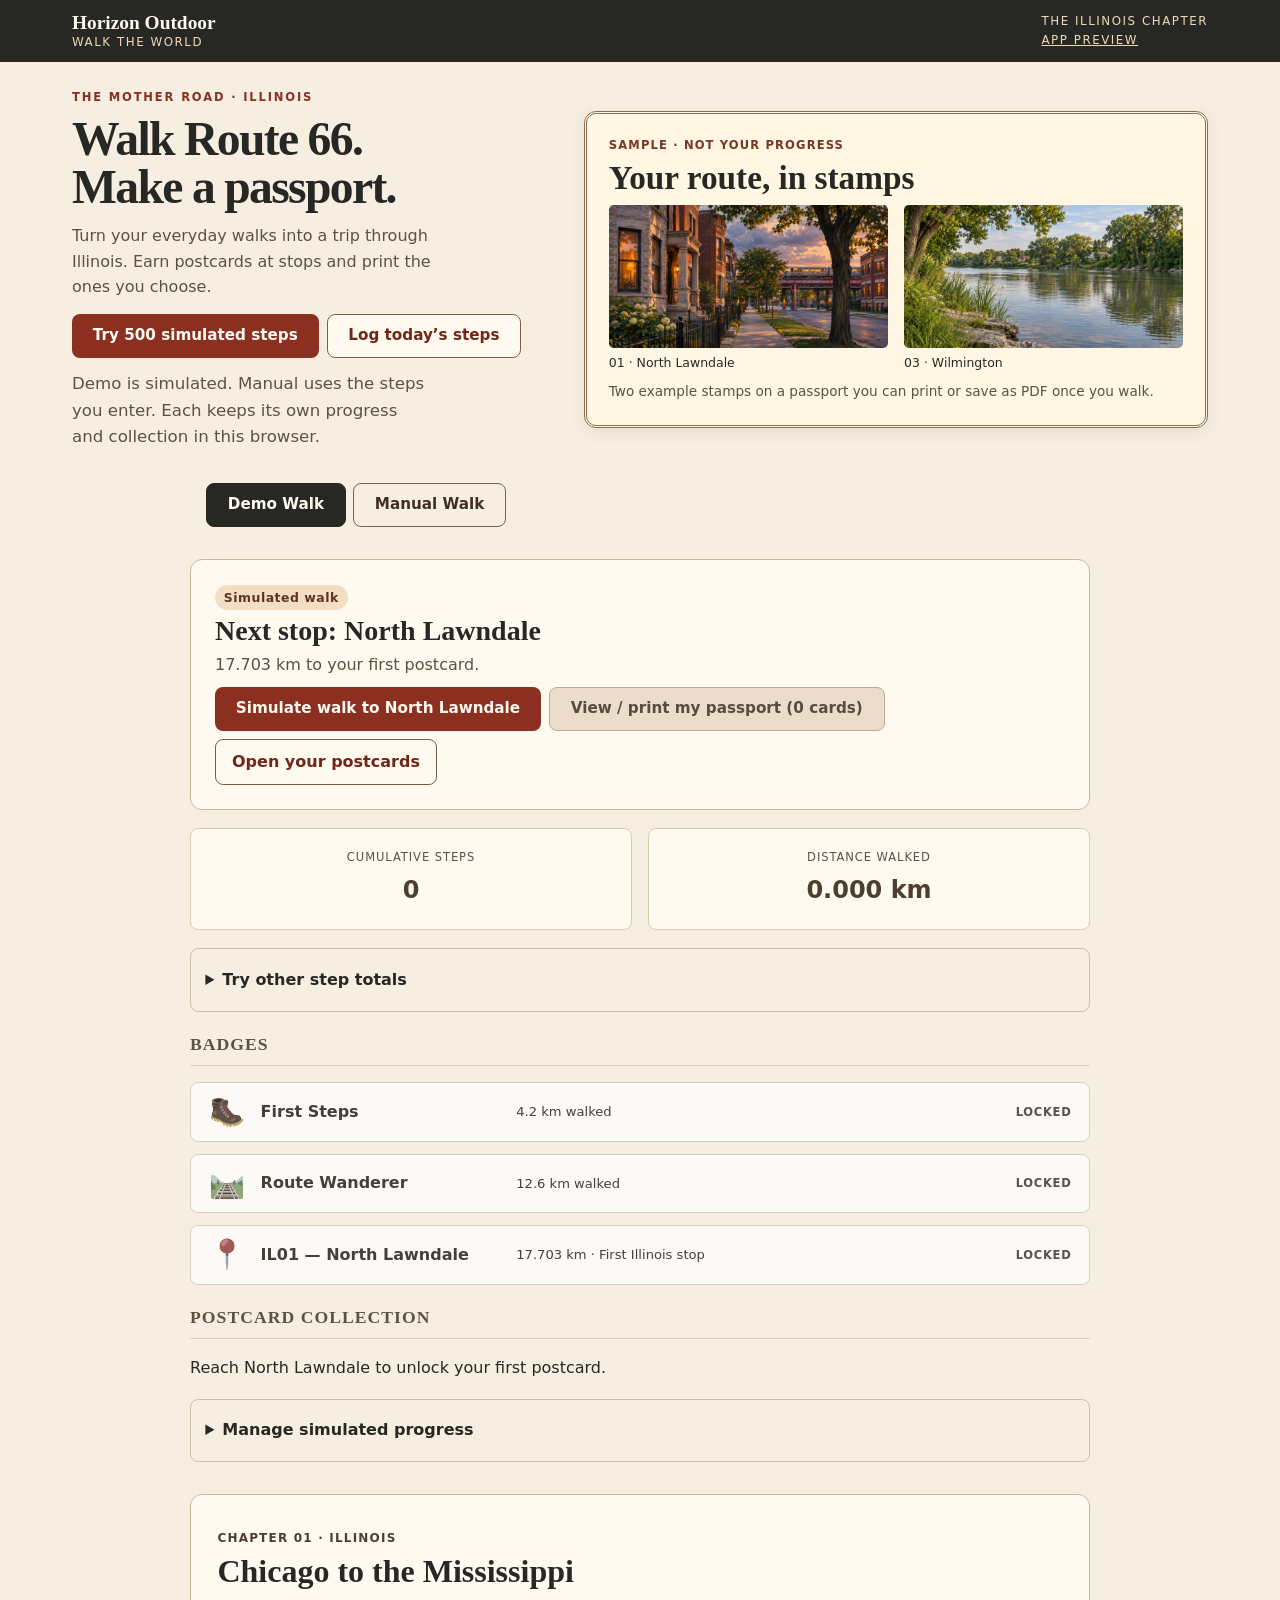
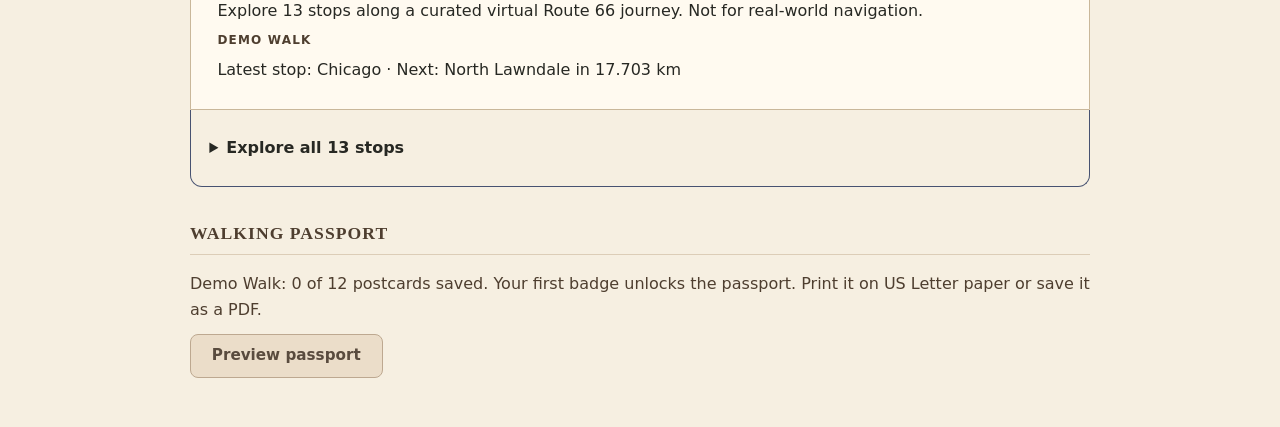
==== commit 4c3a0985: "Preview the planned Route 66 mobile walking experience" ====
--- a/web/index.html
+++ b/web/index.html
@@ -27,7 +27,7 @@
   <header class="masthead">
     <div class="masthead-inner">
       <div class="brand-lockup"><strong>Horizon Outdoor</strong><span>Walk the World</span></div>
-      <span class="masthead-chapter">The Illinois chapter</span>
+      <span class="masthead-chapter">The Illinois chapter<br /><a class="masthead-chapter" href="app-preview/">App Preview</a></span>
     </div>
   </header>
   <section class="hero" aria-labelledby="journey-title">
@@ -180,6 +180,11 @@
         <button type="submit" class="btn-primary">Save daily total</button>
       </form>
       <p id="manual-status" role="status" aria-live="polite"></p>
+      <div id="manual-passport-entry" class="journey-note" hidden>
+        <h3 id="manual-passport-heading" tabindex="-1">Your first passport page is ready</h3>
+        <p id="manual-passport-distance"></p>
+        <button type="button" class="btn-secondary" data-open-my-passport>View my walking passport</button>
+      </div>
     </section>
     <section class="stats" aria-label="Manual progress">
       <div class="stat-card"><span class="stat-label">Total steps</span><span class="stat-value" id="manual-total">0</span></div>
@@ -198,9 +203,6 @@
       </figure>
       <button type="button" id="manual-postcard" class="btn-secondary" disabled>Save Manual postcard</button>
       <p id="manual-card-note" class="journey-note" hidden></p>
-      <div id="manual-next-actions" class="journey-actions after-save" hidden>
-        <button type="button" class="btn-primary" data-open-my-passport>Open my passport</button>
-      </div>
       <div id="manual-shelf" aria-label="More Illinois postcards"></div>
       <p id="manual-shelf-status" role="status"></p>
     </section>
@@ -231,6 +233,15 @@
       <p data-passport-distance></p>
       <p data-passport-awards></p>
       <p class="journey-note" data-passport-note hidden></p>
+      <section class="passport-opening" data-passport-empty aria-label="Opening page" hidden>
+        <h3>Opening page</h3>
+        <p class="passport-opening-line">An ordinary walk is enough to begin a long road.</p>
+        <figure>
+          <img src="route66-hero.webp" width="1536" height="1024" alt="Illustrated road stretching into the distance at dusk" />
+          <figcaption>Illinois Route 66 cover illustration · Not a collected postcard</figcaption>
+        </figure>
+        <p>No postcards saved yet.</p>
+      </section>
       <h3 data-passport-stamp-title>Postcard stamps</h3>
       <div class="passport-stamps" data-passport-stamps>
       <figure class="passport-art" data-passport-card hidden>
--- a/web/styles.css
+++ b/web/styles.css
@@ -343,6 +343,16 @@
 .passport-art { margin:.9rem auto; text-align:center; }
 .passport-art img { display:block; width:100%; max-width:30rem; height:auto; max-height:19rem; object-fit:contain; margin:auto; }
 .passport-actions { display:flex; flex-wrap:wrap; gap:.5rem; margin-top:1rem; }
+
+.passport-opening { margin:1rem 0 .8rem; padding:.75rem 0; border-block:1px solid #c9b79a; }
+.passport-opening-line { font-family:Georgia,serif; font-style:italic; }
+.passport-opening figure { max-width:25rem; margin:.7rem auto; }
+.passport-opening img { display:block; width:100%; height:auto; }
+.passport-opening figcaption { padding-top:.2rem; font-size:.77rem; }
+@media print {
+  .passport-opening { break-inside:avoid; }
+  .passport-opening figure { max-width:4.1in; }
+}
 
 @page { size: Letter portrait; margin: .55in; }
 @media print {
